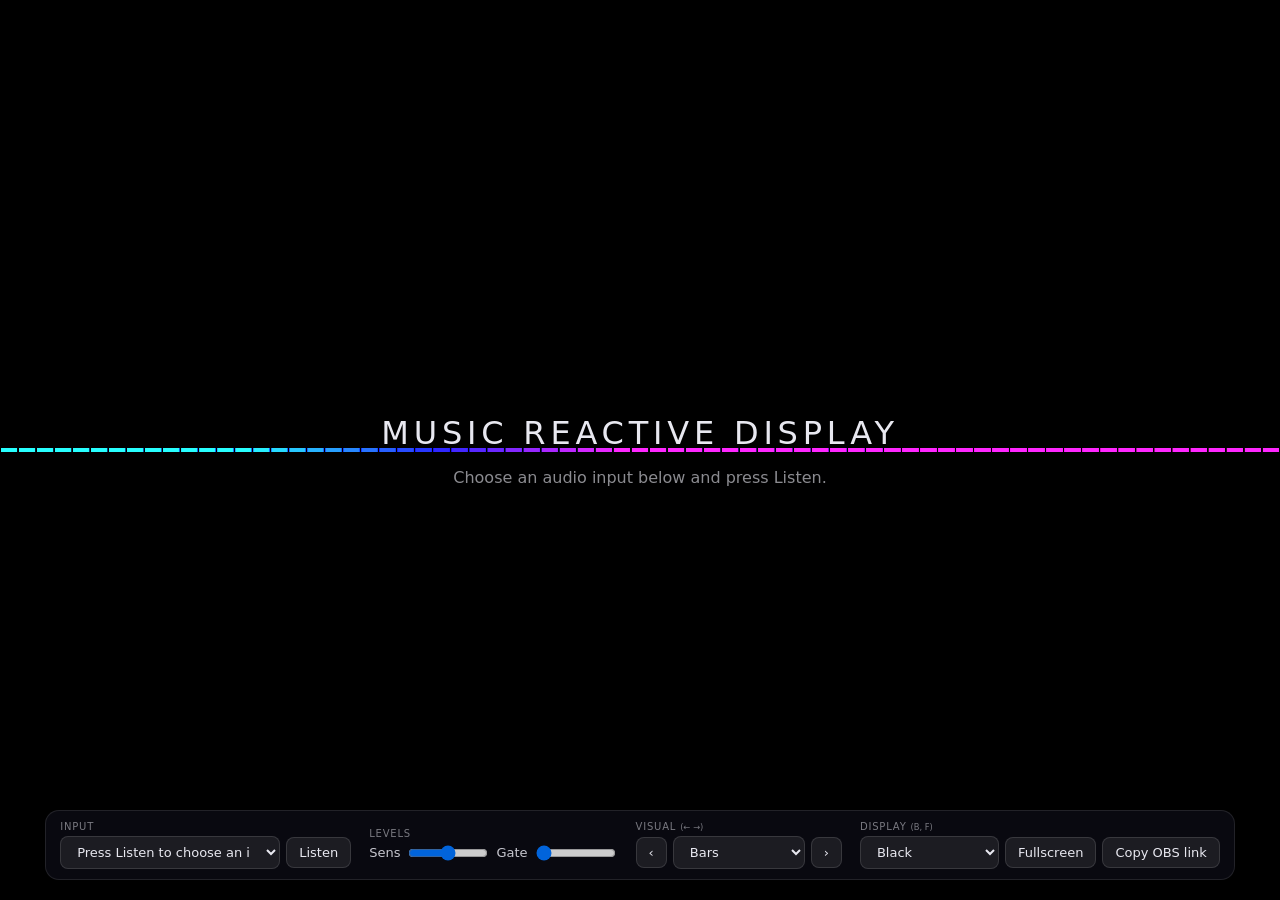
==== index.html @ 490f3f77 "Initial commit: Music Reactive Display and dancer visuals Co-authored-by: Gerts Pounder <gerts.pound" ====
<!doctype html>
<html lang="en">
<head>
  <meta charset="utf-8">
  <meta name="viewport" content="width=device-width, initial-scale=1">
  <title>Music Reactive Display</title>
  <link rel="stylesheet" href="style.css">
</head>
<body>
  <canvas id="stage"></canvas>

  <div id="intro">
    <h1>Music Reactive Display</h1>
    <p>Choose an audio input below and press Listen.</p>
  </div>

  <!-- Controls are grouped. To add a control, put it in the matching group (or add a new .group). -->
  <div id="controls">
    <div class="group" role="group" aria-label="Input">
      <span class="caption">Input</span>
      <div class="row">
        <select id="device" aria-label="Audio input device" class="btn" title="Audio input device"><option value="">Press Listen to choose an input</option></select>
        <button id="mic" class="btn">Listen</button>
      </div>
    </div>

    <div class="group" role="group" aria-label="Levels">
      <span class="caption">Levels</span>
      <div class="row">
        <label class="slider" title="Sensitivity">Sens <input id="sens" type="range" min="0" max="100" value="50"></label>
        <label class="slider" title="Noise gate: ignore sound quieter than this">Gate <input id="gate" type="range" min="0" max="60" value="0"></label>
      </div>
    </div>

    <div class="group" role="group" aria-label="Visual">
      <span class="caption">Visual <small>(&larr; &rarr;)</small></span>
      <div class="row">
        <button id="prev" class="btn" aria-label="Previous visual">&lsaquo;</button>
        <select id="visual" aria-label="Visual" class="btn"></select>
        <button id="next" class="btn" aria-label="Next visual">&rsaquo;</button>
      </div>
    </div>

    <div class="group" role="group" aria-label="Display">
      <span class="caption">Display <small>(B, F)</small></span>
      <div class="row">
        <select id="bg" aria-label="Background" class="btn" title="Background (B)">
          <option value="black">Black</option>
          <option value="green">Chroma green</option>
          <option value="transparent">Transparent</option>
        </select>
        <button id="full" class="btn" title="Key F">Fullscreen</button>
        <button id="obslink" class="btn" title="Copy a link for an OBS Browser Source">Copy OBS link</button>
      </div>
    </div>

  </div>

  <script src="registry.js"></script>
  <!-- Visualisations: one file each, listed in control-bar order. -->
  <script src="visuals/bars.js"></script>
  <script src="visuals/radial.js"></script>
  <script src="visuals/particles.js"></script>
  <script src="visuals/scope.js"></script>
  <script src="visuals/tunnel.js"></script>
  <script src="visuals/kaleidoscope.js"></script>
  <script src="visuals/terrain.js"></script>
  <script src="visuals/goo.js"></script>
  <script src="visuals/xyscope.js"></script>
  <script src="visuals/flower.js"></script>
  <script src="visuals/rain.js"></script>
  <script src="visuals/amoeba.js"></script>
  <script src="visuals/lightning.js"></script>
  <script src="visuals/tree.js"></script>
  <script src="visuals/hypno.js"></script>
  <script src="visuals/stereo.js"></script>
  <script src="visuals/dancer.js"></script>
  <script src="app.js"></script>
</body>
</html>
---- style.css ----
* { box-sizing: border-box; }

html { --bg: #000; }
html[data-bg="green"] { --bg: #00ff00; }
html[data-bg="transparent"] { --bg: transparent; }

html, body {
  margin: 0;
  height: 100%;
  background: var(--bg);
  color: #e8e8f0;
  font-family: system-ui, -apple-system, "Segoe UI", sans-serif;
  overflow: hidden;
}

#stage {
  position: fixed;
  inset: 0;
  width: 100%;
  height: 100%;
  display: block;
}

#intro {
  position: fixed;
  inset: 0;
  display: flex;
  flex-direction: column;
  align-items: center;
  justify-content: center;
  text-align: center;
  pointer-events: none;
  transition: opacity 0.6s;
}
#intro h1 { font-weight: 300; letter-spacing: 0.15em; text-transform: uppercase; margin: 0 0 0.5em; }
#intro p { opacity: 0.6; margin: 0; }
#intro.hidden { opacity: 0; }
#intro.error p { opacity: 1; color: #ff8a8a; max-width: 40em; padding: 0 16px; }

/* Transparent preview: show a checkerboard in a normal browser, nothing in clean (OBS) mode. */
html[data-bg="transparent"]:not(.clean) body {
  background: repeating-conic-gradient(#1c1c22 0 25%, #26262d 0 50%) 0 0 / 28px 28px;
}

/* Clean mode: only the visual, plus error messages. */
html.clean #controls { display: none; }
html.clean #intro:not(.error) { display: none; }
html.clean #intro h1 { display: none; }
html.clean body { cursor: none; }

#controls {
  position: fixed;
  left: 0;
  right: 0;
  bottom: 20px;
  width: fit-content;
  margin: 0 auto;
  display: flex;
  flex-wrap: wrap;
  align-items: center;
  justify-content: center;
  gap: 10px 18px;
  max-width: calc(100% - 32px);
  padding: 10px 14px;
  background: rgba(15, 15, 25, 0.65);
  backdrop-filter: blur(10px);
  border: 1px solid rgba(255, 255, 255, 0.1);
  border-radius: 14px;
  transition: opacity 0.4s;
}
body.idle #controls { opacity: 0; pointer-events: none; }
body.idle { cursor: none; }

.btn {
  font: inherit;
  font-size: 13px;
  color: inherit;
  background: rgba(255, 255, 255, 0.08);
  border: 1px solid rgba(255, 255, 255, 0.12);
  border-radius: 8px;
  padding: 7px 12px;
  cursor: pointer;
  user-select: none;
}
.btn:hover { background: rgba(255, 255, 255, 0.16); }
.btn.active { background: rgba(120, 140, 255, 0.45); border-color: rgba(160, 175, 255, 0.7); }

/* Each group is a small captioned cluster, so new controls slot in without crowding. */
.group { display: flex; flex-direction: column; gap: 4px; }
.caption { font-size: 10px; letter-spacing: 0.08em; text-transform: uppercase; opacity: 0.5; }
.caption small { text-transform: none; letter-spacing: 0; }
.row { display: flex; align-items: center; gap: 6px; }

select.btn { max-width: 220px; }
select.btn option { color: #000; }

.slider { display: flex; align-items: center; gap: 6px; font-size: 13px; opacity: 0.85; }
.slider input { width: 80px; }
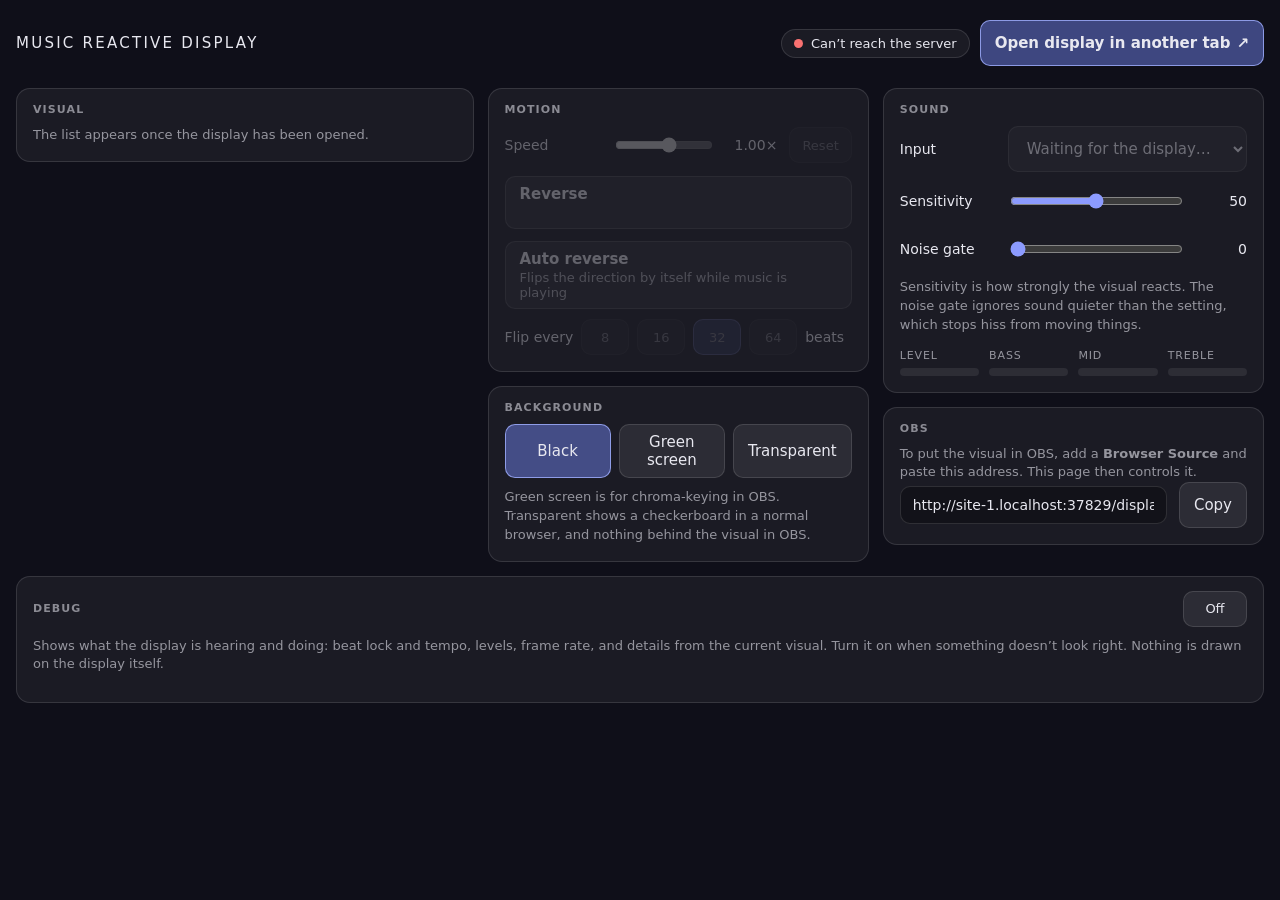
==== commit 15009316: "Add Valley visualisation, Skull and X-ray visuals, and two-page controls Co-authored-by: Gerts Pound" ====
--- a/index.html
+++ b/index.html
@@ -4,77 +4,121 @@
   <meta charset="utf-8">
   <meta name="viewport" content="width=device-width, initial-scale=1">
   <title>Music Reactive Display</title>
-  <link rel="stylesheet" href="style.css">
+  <link rel="stylesheet" href="controls.css">
+  <!-- Links made before the controls lived here (index.html?clean&visual=..., index.html?output) still open the display. -->
+  <script>if (location.search) location.replace('display.html' + location.search + location.hash);</script>
 </head>
 <body>
-  <canvas id="stage"></canvas>
+  <header>
+    <h1>Music Reactive Display</h1>
+    <div class="head-right">
+      <div id="status" class="pill wait" role="status" aria-live="polite">
+        <span class="dot"></span><span id="statusText">Connecting&hellip;</span>
+      </div>
+      <a id="opendisplay" class="btn primary" href="display.html?output" target="music-display"
+         title="Opens the display, which listens to the music and draws the visual. Drag the tab into its own window to put it on another screen.">Open display in another tab <span aria-hidden="true">&#8599;</span></a>
+    </div>
+    <p id="popupnote" class="note" role="alert" hidden>Your browser blocked the new tab. Allow pop-ups for this site and try again, or open the address under OBS below yourself.</p>
+  </header>
 
-  <div id="intro">
-    <h1>Music Reactive Display</h1>
-    <p>Choose an audio input below and press Listen.</p>
-  </div>
-
-  <!-- Controls are grouped. To add a control, put it in the matching group (or add a new .group). -->
-  <div id="controls">
-    <div class="group" role="group" aria-label="Input">
-      <span class="caption">Input</span>
-      <div class="row">
-        <select id="device" aria-label="Audio input device" class="btn" title="Audio input device"><option value="">Press Listen to choose an input</option></select>
-        <button id="mic" class="btn">Listen</button>
+  <main class="cols">
+    <div class="col">
+    <section>
+      <h2>Visual</h2>
+      <div id="visuals" class="tiles" role="group" aria-label="Visual">
+        <p class="note" id="waiting">The list appears once the display has been opened.</p>
       </div>
+    </section>
     </div>
 
-    <div class="group" role="group" aria-label="Levels">
-      <span class="caption">Levels</span>
-      <div class="row">
-        <label class="slider" title="Sensitivity">Sens <input id="sens" type="range" min="0" max="100" value="50"></label>
-        <label class="slider" title="Noise gate: ignore sound quieter than this">Gate <input id="gate" type="range" min="0" max="60" value="0"></label>
+    <div class="col">
+    <section id="motion">
+      <h2>Motion</h2>
+      <div class="field">
+        <label for="speed">Speed</label>
+        <input id="speed" type="range" min="-2" max="1.585" step="0.01" value="0">
+        <output id="speedval" for="speed">1.00&times;</output>
+        <button id="speedreset" class="btn small" type="button">Reset</button>
       </div>
+      <button id="reverse" class="btn big" type="button" aria-pressed="false">
+        <span class="label">Reverse</span>
+        <small id="reversehint">&nbsp;</small>
+      </button>
+      <button id="auto" class="btn big" type="button" aria-pressed="false">
+        <span class="label">Auto reverse</span>
+        <small id="autohint">Flips the direction by itself while music is playing</small>
+      </button>
+      <div id="autorow" class="autorow" role="group" aria-label="How often to flip">
+        <span>Flip every</span>
+        <button class="btn small" type="button" data-beats="8">8</button>
+        <button class="btn small" type="button" data-beats="16">16</button>
+        <button class="btn small" type="button" data-beats="32">32</button>
+        <button class="btn small" type="button" data-beats="64">64</button>
+        <span>beats</span>
+      </div>
+      <p id="motionnote" class="note" hidden>This visual doesn&rsquo;t have speed or direction. Pick one of the moving ones to use these.</p>
+    </section>
+
+    <section>
+      <h2>Background</h2>
+      <div id="bg" class="seg" role="group" aria-label="Background">
+        <button class="btn" type="button" data-bg="black">Black</button>
+        <button class="btn" type="button" data-bg="green">Green screen</button>
+        <button class="btn" type="button" data-bg="transparent">Transparent</button>
+      </div>
+      <p class="note">Green screen is for chroma-keying in OBS. Transparent shows a checkerboard in a normal browser, and nothing behind the visual in OBS.</p>
+    </section>
     </div>
 
-    <div class="group" role="group" aria-label="Visual">
-      <span class="caption">Visual <small>(&larr; &rarr;)</small></span>
-      <div class="row">
-        <button id="prev" class="btn" aria-label="Previous visual">&lsaquo;</button>
-        <select id="visual" aria-label="Visual" class="btn"></select>
-        <button id="next" class="btn" aria-label="Next visual">&rsaquo;</button>
+    <div class="col">
+    <section>
+      <h2>Sound</h2>
+      <div class="field">
+        <label for="device">Input</label>
+        <select id="device" class="btn"><option value="">Waiting for the display&hellip;</option></select>
       </div>
+      <div class="field">
+        <label for="sens">Sensitivity</label>
+        <input id="sens" type="range" min="0" max="100" value="50">
+        <output id="sensval" for="sens">50</output>
+      </div>
+      <div class="field">
+        <label for="gate">Noise gate</label>
+        <input id="gate" type="range" min="0" max="60" value="0">
+        <output id="gateval" for="gate">0</output>
+      </div>
+      <p class="note">Sensitivity is how strongly the visual reacts. The noise gate ignores sound quieter than the setting, which stops hiss from moving things.</p>
+      <div class="meters" aria-label="What the display is hearing">
+        <div class="meter" id="m-level"><span>Level</span><i></i></div>
+        <div class="meter" id="m-bass"><span>Bass</span><i></i></div>
+        <div class="meter" id="m-mid"><span>Mid</span><i></i></div>
+        <div class="meter" id="m-treble"><span>Treble</span><i></i></div>
+      </div>
+    </section>
+
+    <section>
+      <h2>OBS</h2>
+      <p class="note">To put the visual in OBS, add a <b>Browser Source</b> and paste this address. This page then controls it.</p>
+      <div class="field">
+        <input id="obsurl" class="url" type="text" readonly aria-label="Display page address">
+        <button id="copy" class="btn" type="button">Copy</button>
+      </div>
+    </section>
     </div>
 
-    <div class="group" role="group" aria-label="Display">
-      <span class="caption">Display <small>(B, F)</small></span>
-      <div class="row">
-        <select id="bg" aria-label="Background" class="btn" title="Background (B)">
-          <option value="black">Black</option>
-          <option value="green">Chroma green</option>
-          <option value="transparent">Transparent</option>
-        </select>
-        <button id="full" class="btn" title="Key F">Fullscreen</button>
-        <button id="obslink" class="btn" title="Copy a link for an OBS Browser Source">Copy OBS link</button>
+    <div class="col debugcol">
+    <section id="debug">
+      <div class="debughead">
+        <h2>Debug</h2>
+        <button id="debugtoggle" class="btn small" type="button" aria-pressed="false">Off</button>
+        <button id="debugcopy" class="btn small" type="button" hidden>Copy details</button>
       </div>
+      <p class="note" id="debughelp">Shows what the display is hearing and doing: beat lock and tempo, levels, frame rate, and details from the current visual. Turn it on when something doesn&rsquo;t look right. Nothing is drawn on the display itself.</p>
+      <div id="debugbody" class="dbg" hidden></div>
+    </section>
     </div>
+  </main>
 
-  </div>
-
-  <script src="registry.js"></script>
-  <!-- Visualisations: one file each, listed in control-bar order. -->
-  <script src="visuals/bars.js"></script>
-  <script src="visuals/radial.js"></script>
-  <script src="visuals/particles.js"></script>
-  <script src="visuals/scope.js"></script>
-  <script src="visuals/tunnel.js"></script>
-  <script src="visuals/kaleidoscope.js"></script>
-  <script src="visuals/terrain.js"></script>
-  <script src="visuals/goo.js"></script>
-  <script src="visuals/xyscope.js"></script>
-  <script src="visuals/flower.js"></script>
-  <script src="visuals/rain.js"></script>
-  <script src="visuals/amoeba.js"></script>
-  <script src="visuals/lightning.js"></script>
-  <script src="visuals/tree.js"></script>
-  <script src="visuals/hypno.js"></script>
-  <script src="visuals/stereo.js"></script>
-  <script src="visuals/dancer.js"></script>
-  <script src="app.js"></script>
+  <script src="controls.js"></script>
 </body>
 </html>
--- a/controls.css
+++ b/controls.css
@@ -0,0 +1,126 @@
+* { box-sizing: border-box; }
+
+:root {
+  --bg: #0f0f19;
+  --panel: rgba(255, 255, 255, 0.05);
+  --line: rgba(255, 255, 255, 0.12);
+  --text: #e8e8f0;
+  --dim: rgba(232, 232, 240, 0.6);
+  --accent: rgba(120, 140, 255, 0.45);
+  --accent-line: rgba(160, 175, 255, 0.8);
+  --ok: #4ade80;
+  --warn: #fbbf24;
+  --bad: #f87171;
+}
+
+html, body { margin: 0; background: var(--bg); color: var(--text); font-family: system-ui, -apple-system, "Segoe UI", sans-serif; }
+body { padding: 0 16px 40px; }
+
+header, main { max-width: 760px; margin: 0 auto; }
+header { display: flex; flex-wrap: wrap; align-items: center; justify-content: space-between; gap: 10px 16px; padding: 20px 0 8px; }
+h1 { font-size: 15px; font-weight: 300; letter-spacing: 0.15em; text-transform: uppercase; margin: 0; }
+h2 { font-size: 11px; font-weight: 600; letter-spacing: 0.1em; text-transform: uppercase; opacity: 0.55; margin: 0 0 10px; }
+
+section { background: var(--panel); border: 1px solid var(--line); border-radius: 14px; padding: 14px 16px 16px; margin-top: 14px; }
+.note { font-size: 13px; color: var(--dim); line-height: 1.45; margin: 10px 0 0; }
+.note[hidden] { display: none; }
+
+/* Status pill */
+.pill { display: inline-flex; align-items: center; gap: 8px; font-size: 13px; padding: 6px 12px; border-radius: 999px; border: 1px solid var(--line); background: var(--panel); }
+.dot { width: 9px; height: 9px; border-radius: 50%; background: var(--dim); flex: none; }
+.pill.ok .dot { background: var(--ok); box-shadow: 0 0 8px var(--ok); }
+.pill.warn .dot { background: var(--warn); }
+.pill.bad .dot { background: var(--bad); }
+
+/* Buttons: big enough to tap */
+.btn {
+  font: inherit; font-size: 15px; color: inherit; cursor: pointer; user-select: none;
+  min-height: 46px; padding: 8px 14px;
+  background: rgba(255, 255, 255, 0.08); border: 1px solid var(--line); border-radius: 10px;
+}
+.btn:hover { background: rgba(255, 255, 255, 0.16); }
+.btn:focus-visible, input:focus-visible, select:focus-visible { outline: 2px solid var(--accent-line); outline-offset: 2px; }
+.btn.active, .btn[aria-pressed="true"] { background: var(--accent); border-color: var(--accent-line); }
+.btn.small { min-height: 36px; font-size: 13px; padding: 4px 12px; }
+.btn.big { width: 100%; margin-top: 12px; display: flex; flex-direction: column; align-items: flex-start; gap: 2px; text-align: left; }
+.btn.big .label { font-weight: 600; }
+.btn.big small { font-size: 13px; opacity: 0.7; }
+.btn:disabled { opacity: 0.4; cursor: default; }
+select.btn { flex: 1; min-width: 0; }
+select.btn option { color: #000; }
+
+/* Visual picker */
+.tiles { display: grid; grid-template-columns: repeat(auto-fill, minmax(118px, 1fr)); gap: 8px; }
+.tiles .btn { min-height: 56px; display: flex; align-items: center; justify-content: center; text-align: center; position: relative; }
+.tiles .note { grid-column: 1 / -1; margin: 0; }
+
+/* Rows of label + control + value */
+.field { display: flex; align-items: center; gap: 12px; margin-top: 10px; }
+.field:first-of-type { margin-top: 0; }
+.field label { width: 96px; flex: none; font-size: 14px; }
+.field input[type="range"] { flex: 1; min-width: 0; height: 34px; accent-color: #8c9bff; }
+.field output { width: 3.6em; text-align: right; font-variant-numeric: tabular-nums; font-size: 14px; flex: none; }
+.url { flex: 1; min-width: 0; font: inherit; font-size: 14px; color: inherit; background: rgba(0, 0, 0, 0.3); border: 1px solid var(--line); border-radius: 10px; padding: 10px 12px; }
+
+/* Motion controls dim, and stop responding, when the visual has no motion */
+#motion.off .field, #motion.off .btn.big, #motion.off .autorow { opacity: 0.35; pointer-events: none; }
+
+/* Background choices */
+.seg { display: grid; grid-template-columns: repeat(3, 1fr); gap: 8px; }
+
+/* What the output is hearing */
+.meters { display: grid; grid-template-columns: repeat(4, 1fr); gap: 10px; margin-top: 14px; }
+.meter { display: flex; flex-direction: column; gap: 6px; font-size: 11px; text-transform: uppercase; letter-spacing: 0.08em; color: var(--dim); }
+.meter i { display: block; height: 8px; border-radius: 4px; background: rgba(255, 255, 255, 0.08); position: relative; overflow: hidden; }
+.meter i::after { content: ""; position: absolute; inset: 0; background: linear-gradient(90deg, #6d7cff, #c58cff); transform: scaleX(var(--v, 0)); transform-origin: left; }
+.meters.stale .meter i::after { opacity: 0.25; }
+
+@media (max-width: 480px) {
+  .field label { width: 76px; }
+  .seg { grid-template-columns: 1fr; }
+}
+@media (prefers-reduced-motion: no-preference) {
+  .btn { transition: background 0.12s, border-color 0.12s; }
+}
+
+/* Layout: one column on a phone, then the visual picker across the top with two columns under it,
+   then (on a wide screen) three side-by-side columns so everything fits without scrolling. */
+.col { display: flex; flex-direction: column; min-width: 0; }
+@media (min-width: 760px) {
+  header, main.cols { max-width: 1120px; }
+  .cols { display: grid; grid-template-columns: 1fr 1fr; column-gap: 14px; align-items: start; }
+  .cols .col:first-child { grid-column: 1 / -1; }
+}
+@media (min-width: 1180px) {
+  header, main.cols { max-width: 1680px; }
+  .cols { grid-template-columns: minmax(0, 1.2fr) minmax(0, 1fr) minmax(0, 1fr); }
+  .cols .col:first-child { grid-column: auto; }
+}
+
+/* Header: title on the left; status and the open-display button on the right */
+.head-right { display: flex; flex-wrap: wrap; align-items: center; justify-content: flex-end; gap: 10px; }
+header .note { flex-basis: 100%; margin: 0; color: var(--warn); }
+a.btn { display: inline-flex; align-items: center; gap: 6px; text-decoration: none; }
+.btn.primary { background: var(--accent); border-color: var(--accent-line); font-weight: 600; }
+.btn.primary:hover { background: rgba(120, 140, 255, 0.6); }
+
+/* Debug panel: always the full width, under the other sections */
+.cols .debugcol { grid-column: 1 / -1; }
+.debughead { display: flex; align-items: center; gap: 10px; margin-bottom: 4px; }
+.debughead h2 { margin: 0; margin-right: auto; }
+.debughead .btn { min-width: 64px; }
+.debughead .btn[aria-pressed="true"] { background: var(--accent); border-color: var(--accent-line); }
+.dbg { display: grid; grid-template-columns: repeat(auto-fit, minmax(270px, 1fr)); gap: 14px 18px; margin-top: 12px; }
+.dsec h3 { font-size: 11px; font-weight: 600; letter-spacing: 0.08em; text-transform: uppercase; margin: 0 0 6px; color: var(--dim); }
+.drow { display: flex; align-items: center; gap: 10px; padding: 3px 0; border-top: 1px solid rgba(255, 255, 255, 0.06); font-size: 13px; }
+.drow .k { flex: none; color: var(--dim); }
+.drow .v { flex: 1; min-width: 0; font-family: ui-monospace, "Cascadia Mono", Consolas, monospace; text-align: right; overflow-wrap: anywhere; }
+.drow .b { flex: none; width: 56px; height: 6px; border-radius: 3px; background: rgba(255, 255, 255, 0.08); position: relative; overflow: hidden; }
+.drow .b[hidden] { display: none; }
+.drow .b::after { content: ""; position: absolute; inset: 0; background: linear-gradient(90deg, #6d7cff, #c58cff); transform: scaleX(var(--v, 0)); transform-origin: left; }
+.dbg.stale { opacity: 0.45; }
+
+/* Auto reverse: how many beats between flips */
+.autorow { display: flex; align-items: center; flex-wrap: wrap; gap: 8px; margin-top: 10px; font-size: 14px; }
+.autorow .btn.small { min-width: 48px; }
+.autorow .btn[aria-pressed="true"] { background: var(--accent); border-color: var(--accent-line); }
